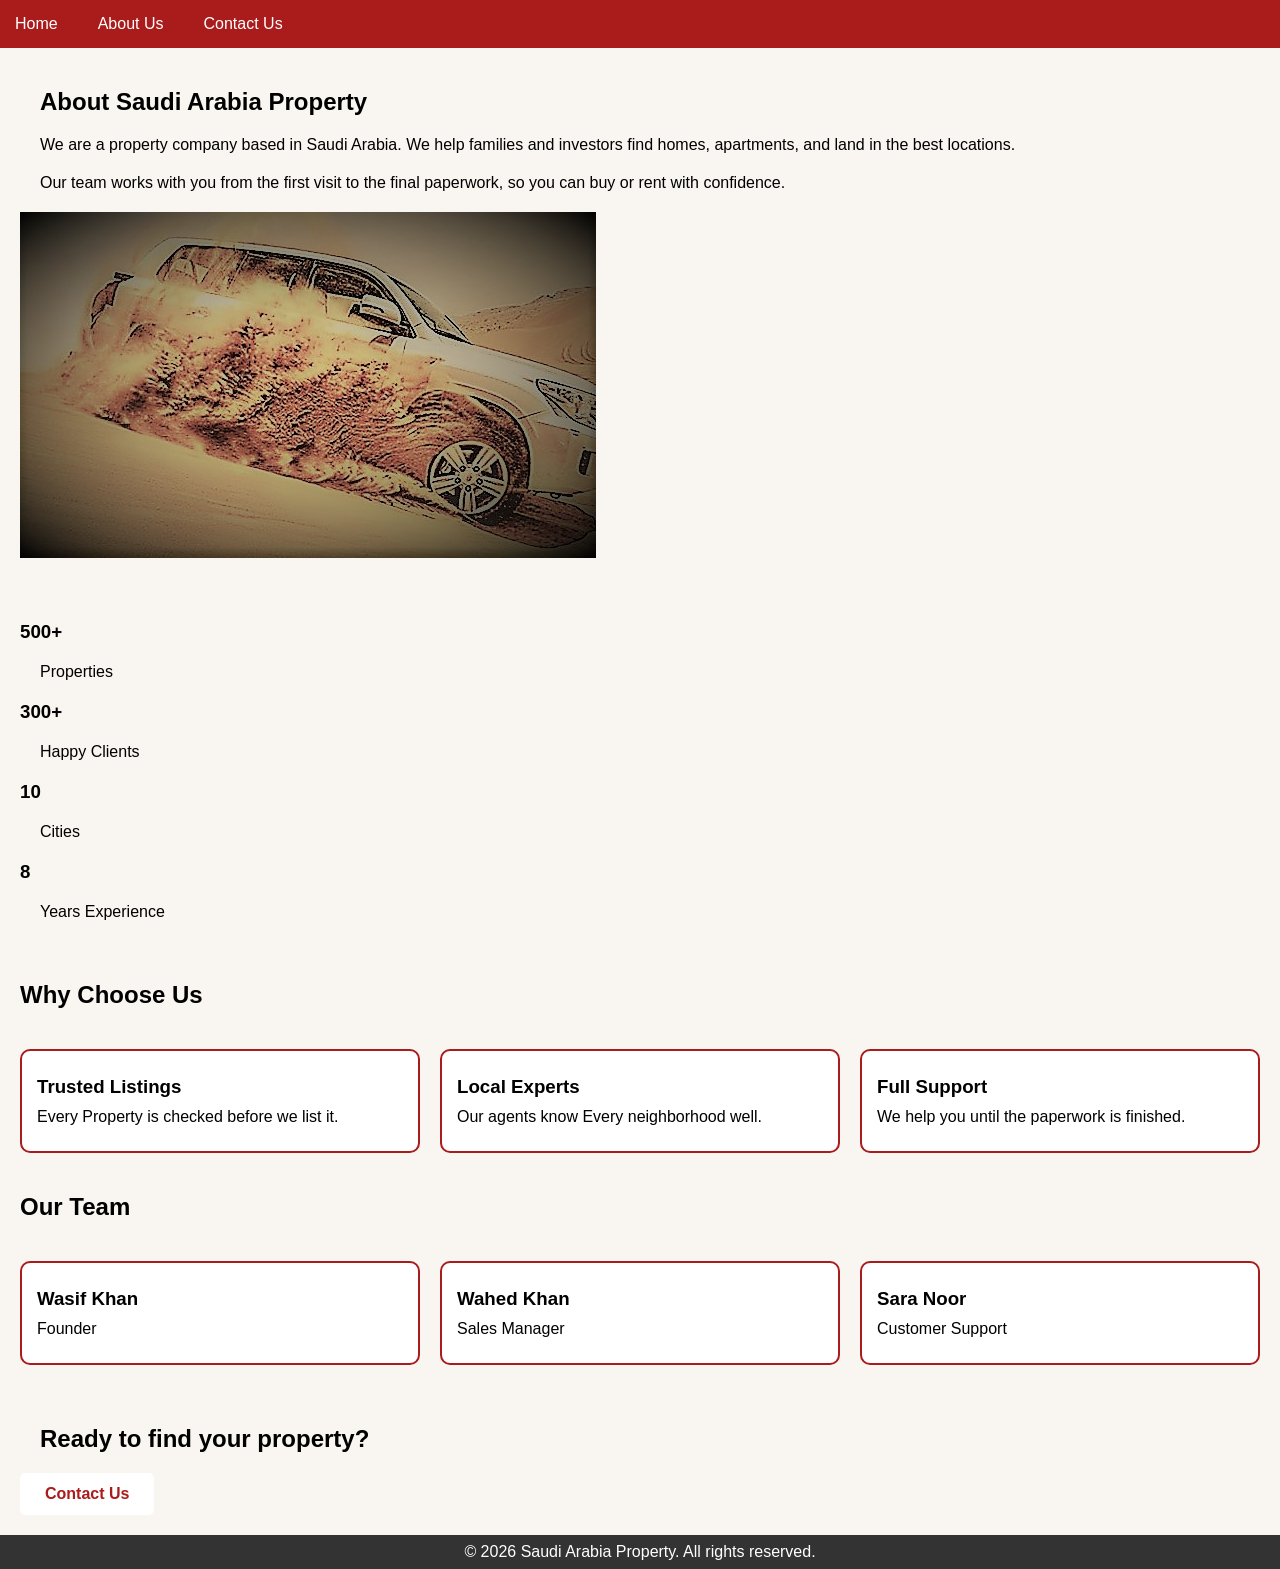
==== about.html @ 8cfb2922 "Refactor about.html structure and content" ====
<!DOCTYPE html>
<html>
    <head>
        <meta charset="UTF-8">
        <meta name="viewport" content="width=device-width, initial-scale=1.0">
        <title>About Us</title>
        <link rel="stylesheet" href="style.css">
    </head>
    <body>
        <nav class="navbar">
            <a href="index.html" class="active">Home</a>
            <a href="about.html" class="active">About Us</a>
            <a href="contact.html" class="active">Contact Us</a>
        </nav>
        <section class="bout-intro">
            <div class="about-text">
                <h1>About Saudi Arabia Property</h1>
                <p>We are a property company based in Saudi Arabia. We help families and investors find homes, apartments, and land in the best locations.</p>
                <p>Our team works with you from the first visit to the final paperwork, so you can buy or rent with confidence.</p>
            </div>
            <img src="dd.jpg" alt="Our team meeting a client">
        </section>

        <section class="stats">
            <div class="stat">
                <h3>500+</h3>
                <p>Properties</p>
            </div>
            <div class="stat">
                <h3>300+</h3>
                <p>Happy Clients</p>
            </div>
            <div class="stat">
                <h3>10</h3>
                <p>Cities</p>
            </div>
            <div class="stat">
                <h3>8</h3>
                <p>Years Experience</p>
            </div>
        </section>

        <!-- 3. why choose us -->
         <h2>Why Choose Us</h2>
         <section class="cards">
            <div class="card">
                <h3>Trusted Listings</h3>
                <p>Every Property is checked before we list it.</p>
            </div>
            <div class="card">
                <h3>Local Experts</h3>
                <p>Our agents know Every neighborhood well.</p>
            </div>
            <div class="card">
                <h3>Full Support</h3>
                <p>We help you until the paperwork is finished.</p>
            </div>
         </section>

         <!-- 4. Team-->
          <h2>Our Team</h2>
          <section class="cards">
            <div class="card">
                <h3>Wasif Khan</h3>
                <p>Founder</p>
            </div>
            <div class="card">
                <h3>Wahed Khan</h3>
                <p>Sales Manager</p>
            </div>
            <div class="card">
                <h3>Sara Noor</h3>
                <p>Customer Support</p>
            </div>
          </section>
          <!--5, Call to action-->
          <section class="cta">
            <h2>Ready to find your property?</h2>
            <a href="contact.html" class="btn">Contact Us</a>
          </section>

          

        
        <footer class="footer">
            <p>© 2026 Saudi Arabia Property. All rights reserved.</p>
        </footer>
    </body>
</html>
---- style.css ----
* {
    box-sizing: border-box;
}
body {
    font-family: Arial, Helvetica, sans-serif;
    margin: 0;
    background-color: #f9f5f0;
    min-height: 100vh;
    display: flex;
    flex-direction: column;
}
.footer {
    margin-top: auto;
}
h1, h2, p, form, section {
    margin: 20px;
}
.navbar {
    display: flex;
    gap: 40px;
    background-color: #aa1b1b;
    padding: 15px;
}
.navbar a {
color: white;
text-decoration: none;
}
.navbar a:hover {
    color: orange;
}
/* .navbar a.active {
    color: orange;
    font-weight: bold;
} */
input, textarea {
    display: block;
    width: 100%;
    max-width: 400px;
    padding: 10px;
    margin-bottom: 15px;
    border: 2px solid teal;
    border-radius: 5px;
}
button {
    background-color: #aa1b1b;
    color: white;
    padding: 10px 20px;
    border: none;
    border-radius: 5px;
    cursor: pointer; 
}
button:hover {
    background-color: #7a1212;
}
.hero {
    background-color: #aa1b1b;
    color: white;
    text-align: center;
    padding: 80px 20px;
    margin: 0;
}
.hero h1,
.hero p {
    margin: 10px;
}
.btn {
    display: inline-block;
    background-color: white;
    color: #aa1b1b;
    padding: 12px 25px;
    border-radius: 5px;
    text-decoration: none;
    font-weight: bold;
}
.cards {
    display: grid;
    grid-template-columns: repeat(auto-fit, minmax(220px, 1fr));
    gap: 20px;
    margin: 20px;
}
.card {
    background-color: white;
    border: 2px solid #aa1b1b;
    border-radius: 10px;
    padding: 15px;
    transition: 0.3s;
}
.card h3,
.card p {
    margin: 10px 0px;
}
.card:hover {
    background-color: #fa7171;
    transform: translateY(-4px);
}
.card img {
    width: 100%;
    height: 180px;
    object-fit: cover;
    border-radius: 8px;
}
.footer {
    background-color: #333;
    color: white;
    text-align: center;
    padding: 8px;
}
.footer p {
    margin: 0;
}
@media (max-width: 600px) {
    .navbar {
        flex-direction: column;
        gap: 10px;
    }
}
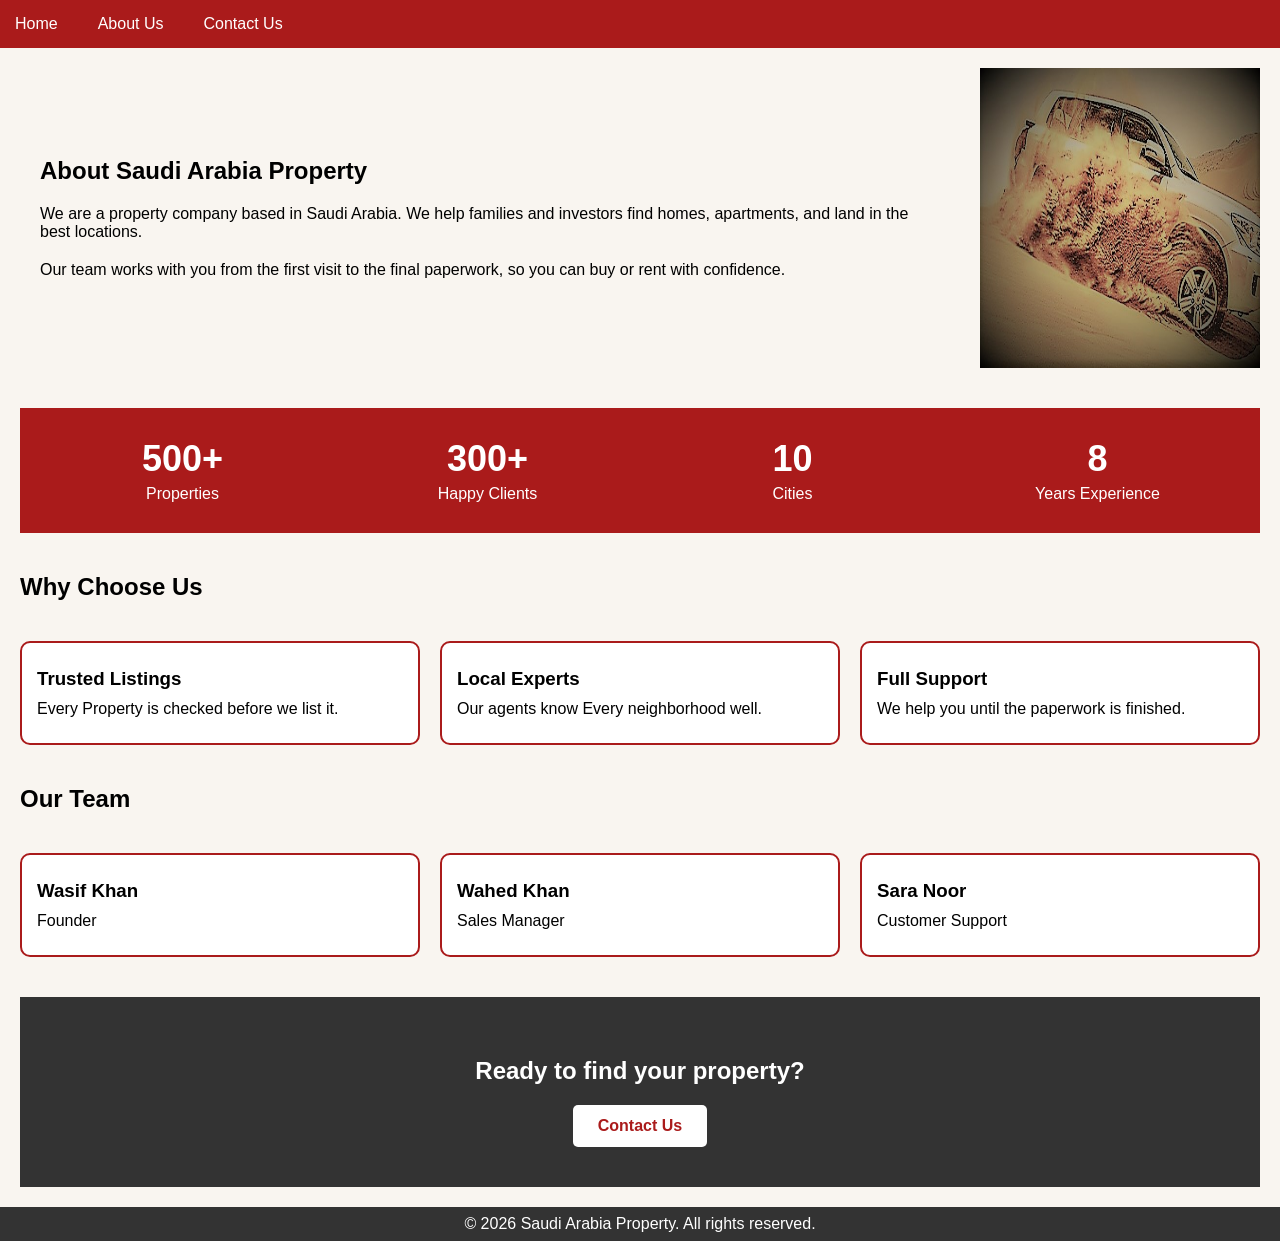
==== commit 46070642: "Update about.html" ====
--- a/about.html
+++ b/about.html
@@ -12,7 +12,7 @@
             <a href="about.html" class="active">About Us</a>
             <a href="contact.html" class="active">Contact Us</a>
         </nav>
-        <section class="bout-intro">
+        <section class="about-intro">
             <div class="about-text">
                 <h1>About Saudi Arabia Property</h1>
                 <p>We are a property company based in Saudi Arabia. We help families and investors find homes, apartments, and land in the best locations.</p>
--- a/style.css
+++ b/style.css
@@ -108,9 +108,50 @@
 .footer p {
     margin: 0;
 }
+
+.about-intro {
+    display: flex;
+    align-items: center;
+    gap: 30px;
+    flex-wrap: wrap;
+}
+.about-text {
+    flex: 1;
+    min-width: 280px;
+}
+.about-intro img {
+    flex: 1;
+    min-width: 280px;
+    max-width: 100px;
+    height: 300px;
+    object-fit: 10px;
+}
+.stats {
+    display: grid;
+    grid-template-columns: repeat(auto-fit, minmax(150px, 1fr));
+    gap: 20px;
+    background-color: #aa1b1b;
+    color: white;
+    padding: 30px 20px;
+    text-align: center;
+}
+.stat h3 {
+    font-size: 36px;
+    margin: 0;
+}
+.stat p {
+    margin: 5px 0 0;
+}
+.cta {
+    background-color: #333;
+    color: white;
+    text-align: center;
+    padding: 40px 20px;
+}
+
 @media (max-width: 600px) {
     .navbar {
         flex-direction: column;
         gap: 10px;
     }
-}+}
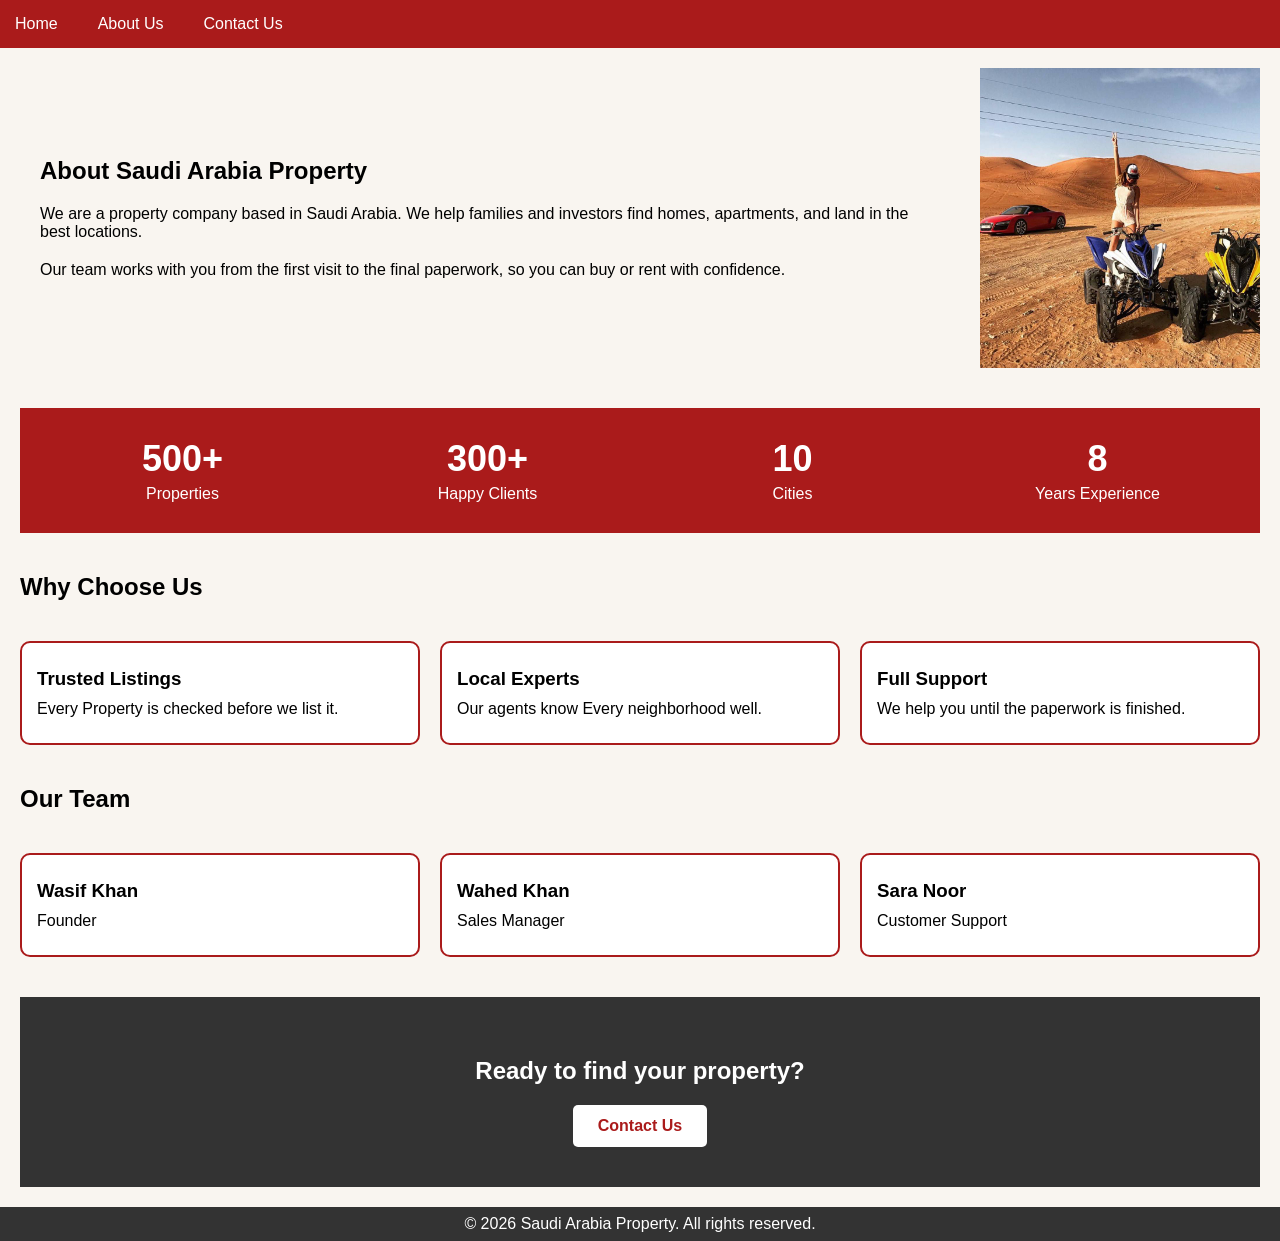
==== commit 6a91f8e0: "Change image source in about.html Updated the image source in the about section from 'dd.jpg' to 'cc" ====
--- a/about.html
+++ b/about.html
@@ -18,7 +18,7 @@
                 <p>We are a property company based in Saudi Arabia. We help families and investors find homes, apartments, and land in the best locations.</p>
                 <p>Our team works with you from the first visit to the final paperwork, so you can buy or rent with confidence.</p>
             </div>
-            <img src="dd.jpg" alt="Our team meeting a client">
+            <img src="cc.jpg" alt="Our team meeting a client">
         </section>
 
         <section class="stats">
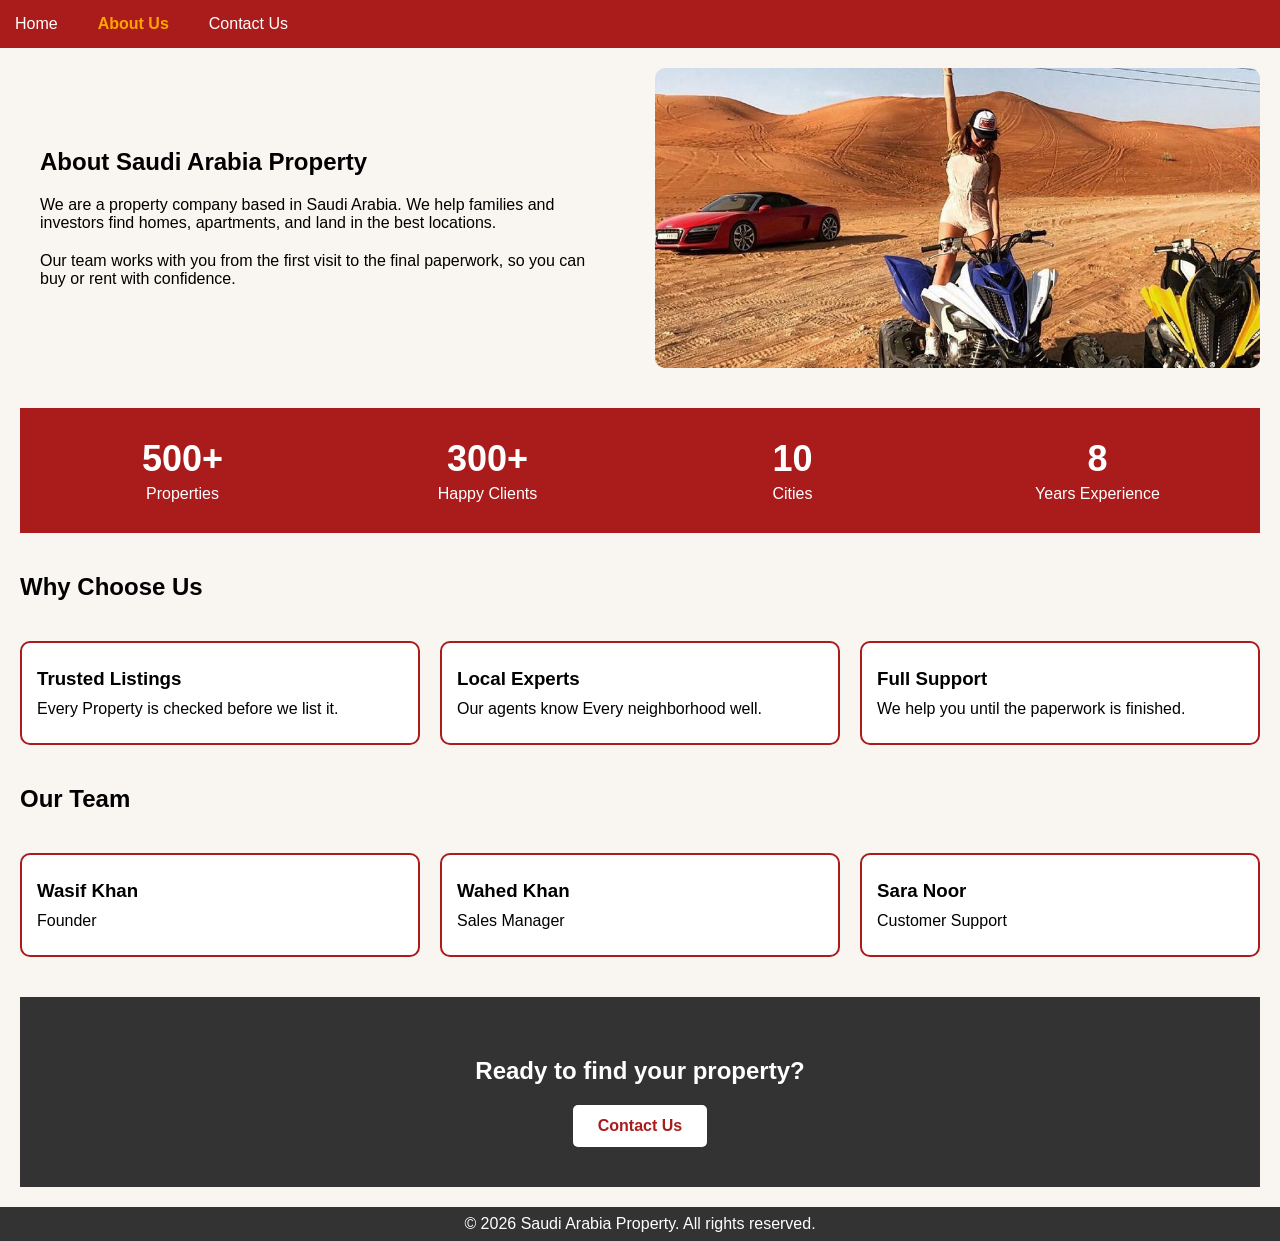
==== commit 3bb16fcd: "Fix HTML formatting and remove unnecessary characters" ====
--- a/about.html
+++ b/about.html
@@ -8,9 +8,9 @@
     </head>
     <body>
         <nav class="navbar">
-            <a href="index.html" class="active">Home</a>
+            <a href="index.html">Home</a>
             <a href="about.html" class="active">About Us</a>
-            <a href="contact.html" class="active">Contact Us</a>
+            <a href="contact.html">Contact Us</a>
         </nav>
         <section class="about-intro">
             <div class="about-text">
@@ -78,10 +78,6 @@
             <h2>Ready to find your property?</h2>
             <a href="contact.html" class="btn">Contact Us</a>
           </section>
-
-          
-
-        
         <footer class="footer">
             <p>© 2026 Saudi Arabia Property. All rights reserved.</p>
         </footer>
--- a/style.css
+++ b/style.css
@@ -28,10 +28,10 @@
 .navbar a:hover {
     color: orange;
 }
-/* .navbar a.active {
+.navbar a.active {
     color: orange;
     font-weight: bold;
-} */
+}
 input, textarea {
     display: block;
     width: 100%;
@@ -122,9 +122,10 @@
 .about-intro img {
     flex: 1;
     min-width: 280px;
-    max-width: 100px;
+    max-width: 100%;
     height: 300px;
-    object-fit: 10px;
+    object-fit: cover;
+    border-radius: 10px;
 }
 .stats {
     display: grid;
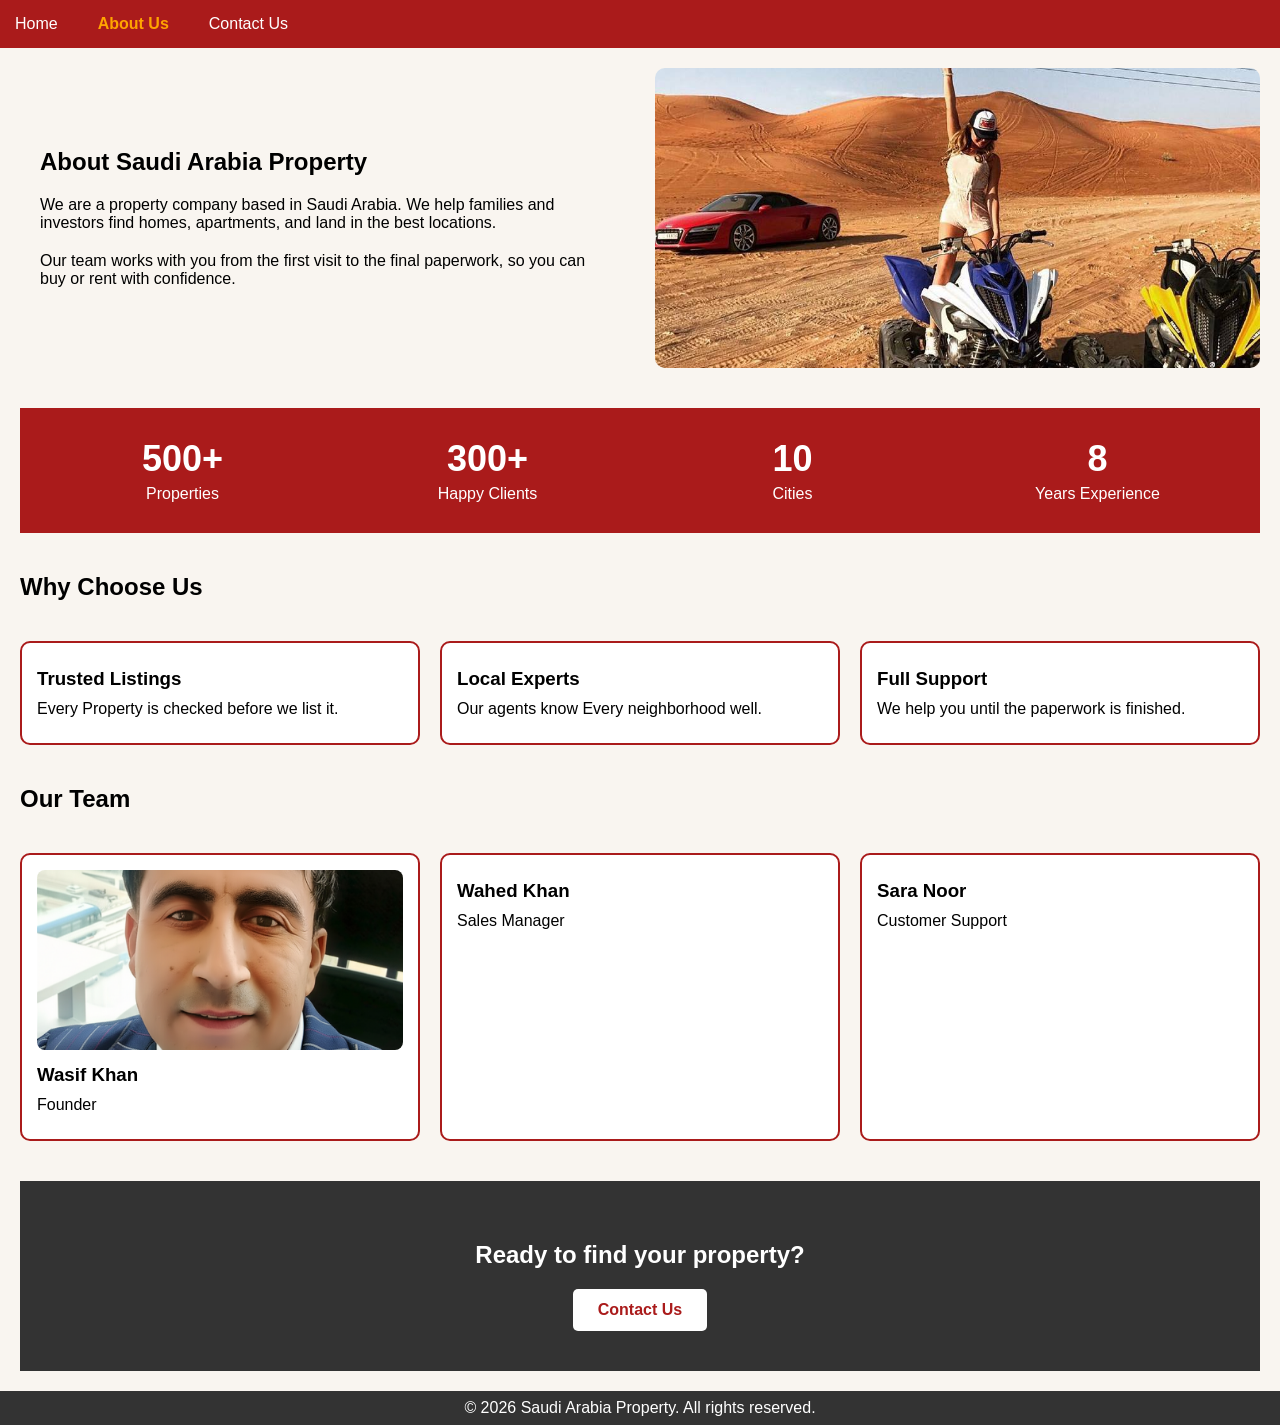
==== commit eee54c20: "Update about.html" ====
--- a/about.html
+++ b/about.html
@@ -59,8 +59,9 @@
 
          <!-- 4. Team-->
           <h2>Our Team</h2>
-          <section class="cards">
+          <section class="cards team">
             <div class="card">
+                <img src="CEO.png" alt="The most powerful CEO">
                 <h3>Wasif Khan</h3>
                 <p>Founder</p>
             </div>
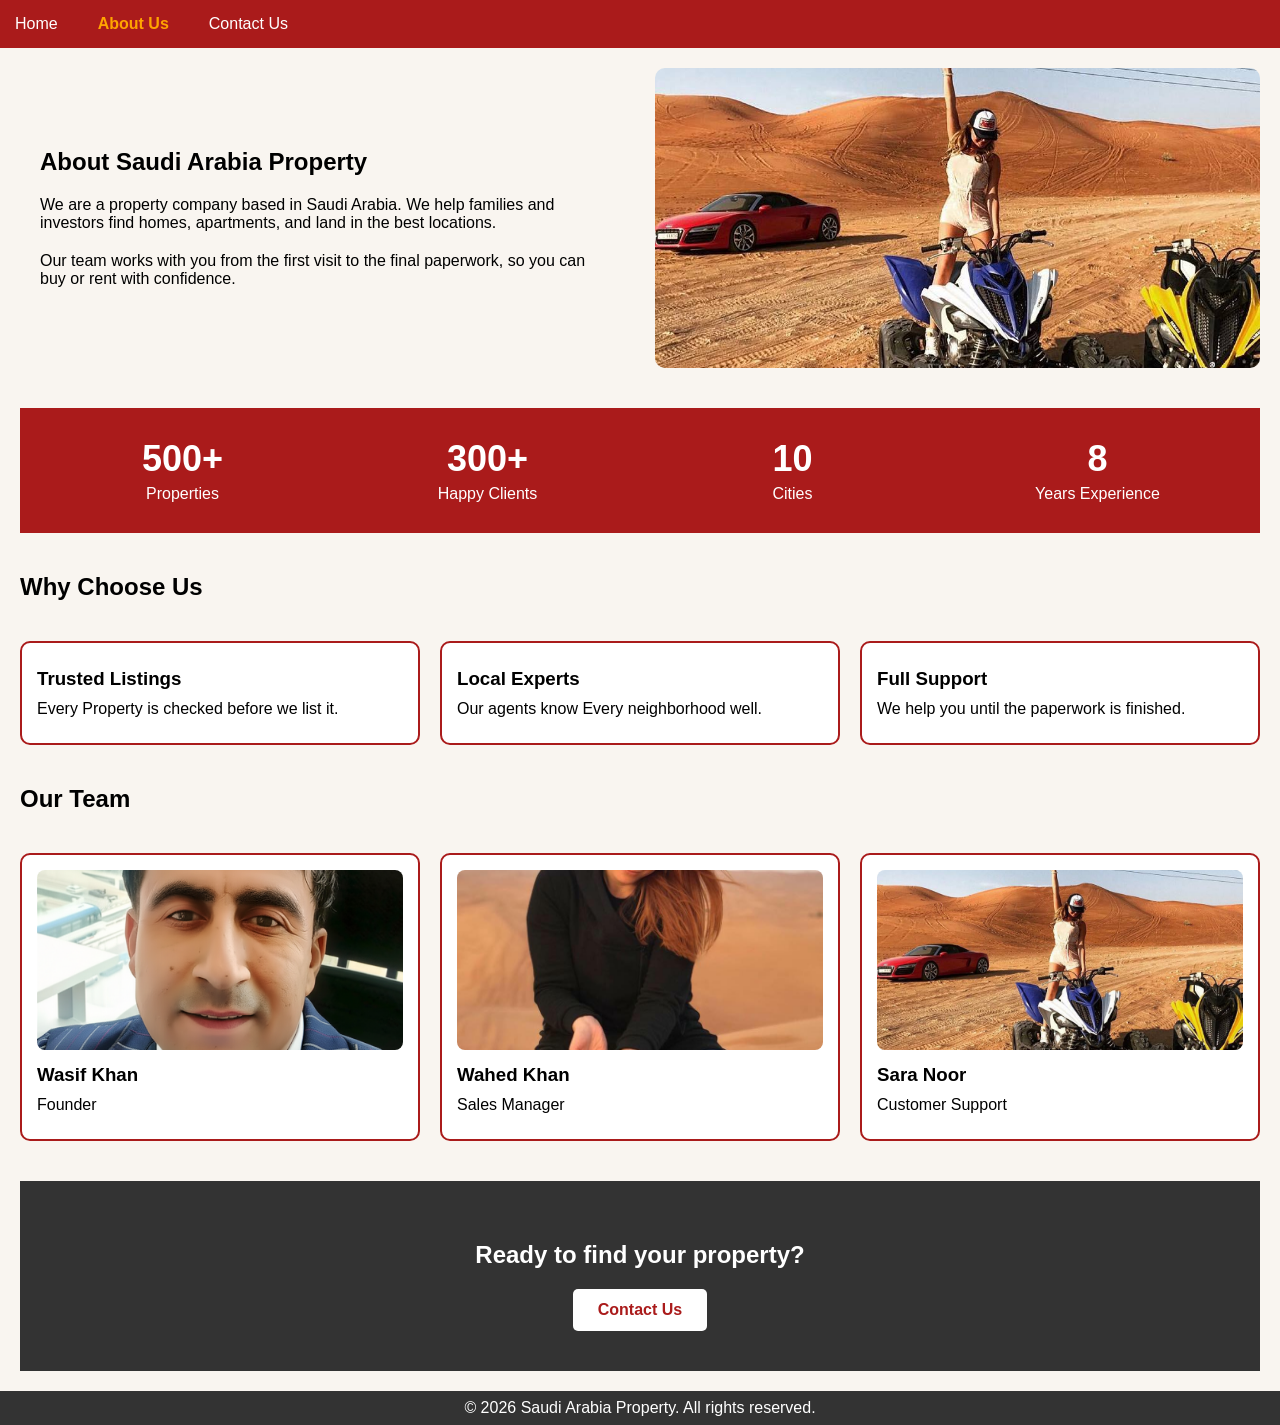
==== commit d9406969: "Fix image alt texts and update team member images Updated team member images and alt texts for acces" ====
--- a/about.html
+++ b/about.html
@@ -61,15 +61,17 @@
           <h2>Our Team</h2>
           <section class="cards team">
             <div class="card">
-                <img src="CEO.png" alt="The most powerful CEO">
+                <img src="CEO.png" alt="Wasif Khan The Founder">
                 <h3>Wasif Khan</h3>
                 <p>Founder</p>
             </div>
             <div class="card">
+                <img src="bb.jpg" alt="Wahid khan, sales manager">
                 <h3>Wahed Khan</h3>
                 <p>Sales Manager</p>
             </div>
             <div class="card">
+                <img src="cc.jpg" alt="Sara Noor Customer Support">
                 <h3>Sara Noor</h3>
                 <p>Customer Support</p>
             </div>
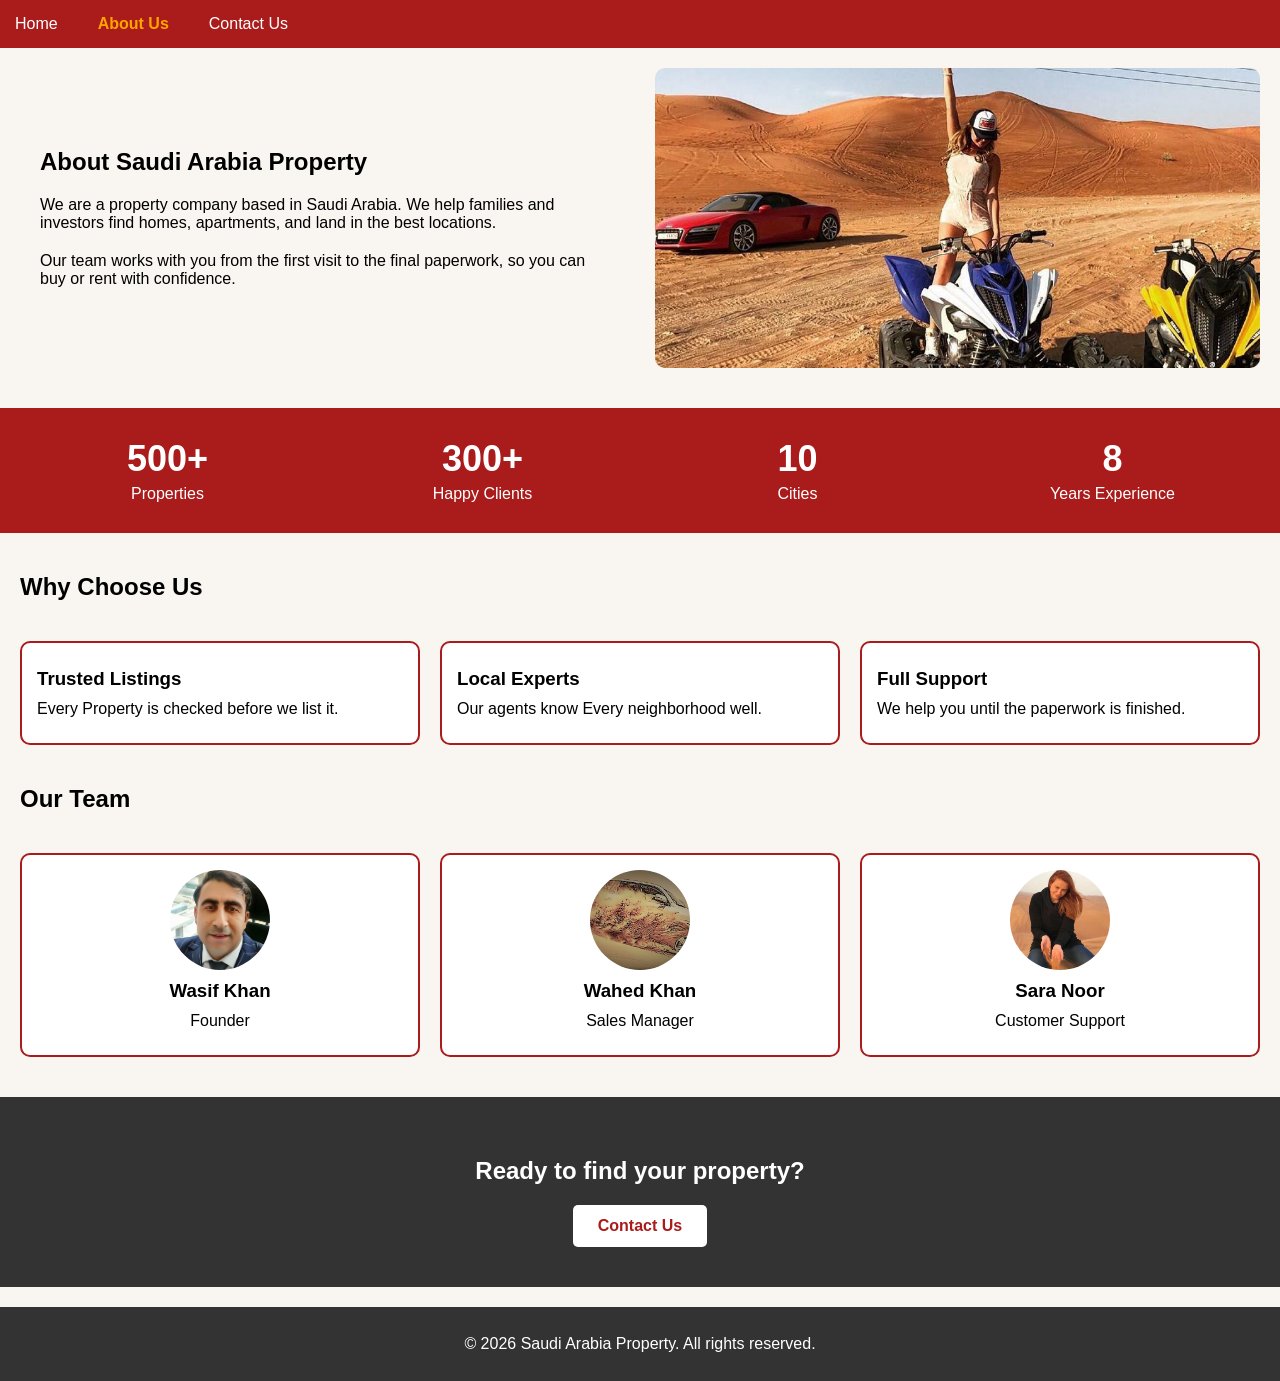
==== commit 9b4338b3: "Update about.html" ====
--- a/about.html
+++ b/about.html
@@ -66,12 +66,12 @@
                 <p>Founder</p>
             </div>
             <div class="card">
-                <img src="bb.jpg" alt="Wahid khan, sales manager">
+                <img src="dd.jpg" alt="Wahid khan, sales manager">
                 <h3>Wahed Khan</h3>
                 <p>Sales Manager</p>
             </div>
             <div class="card">
-                <img src="cc.jpg" alt="Sara Noor Customer Support">
+                <img src="bb.jpg" alt="Sara Noor Customer Support">
                 <h3>Sara Noor</h3>
                 <p>Customer Support</p>
             </div>
--- a/style.css
+++ b/style.css
@@ -104,11 +104,8 @@
     color: white;
     text-align: center;
     padding: 8px;
+    margin-top: auto;
 }
-.footer p {
-    margin: 0;
-}
-
 .about-intro {
     display: flex;
     align-items: center;
@@ -135,6 +132,7 @@
     color: white;
     padding: 30px 20px;
     text-align: center;
+    margin: 20px 0px
 }
 .stat h3 {
     font-size: 36px;
@@ -148,6 +146,18 @@
     color: white;
     text-align: center;
     padding: 40px 20px;
+    margin: 20px 0px;
+}
+.team .card {
+    text-align: center;
+}
+.team img {
+    width: 100px;
+    height: 100px;
+    border-radius: 50%;
+    object-fit: cover;
+    margin: 0 auto;
+    display: block;
 }
 
 @media (max-width: 600px) {
